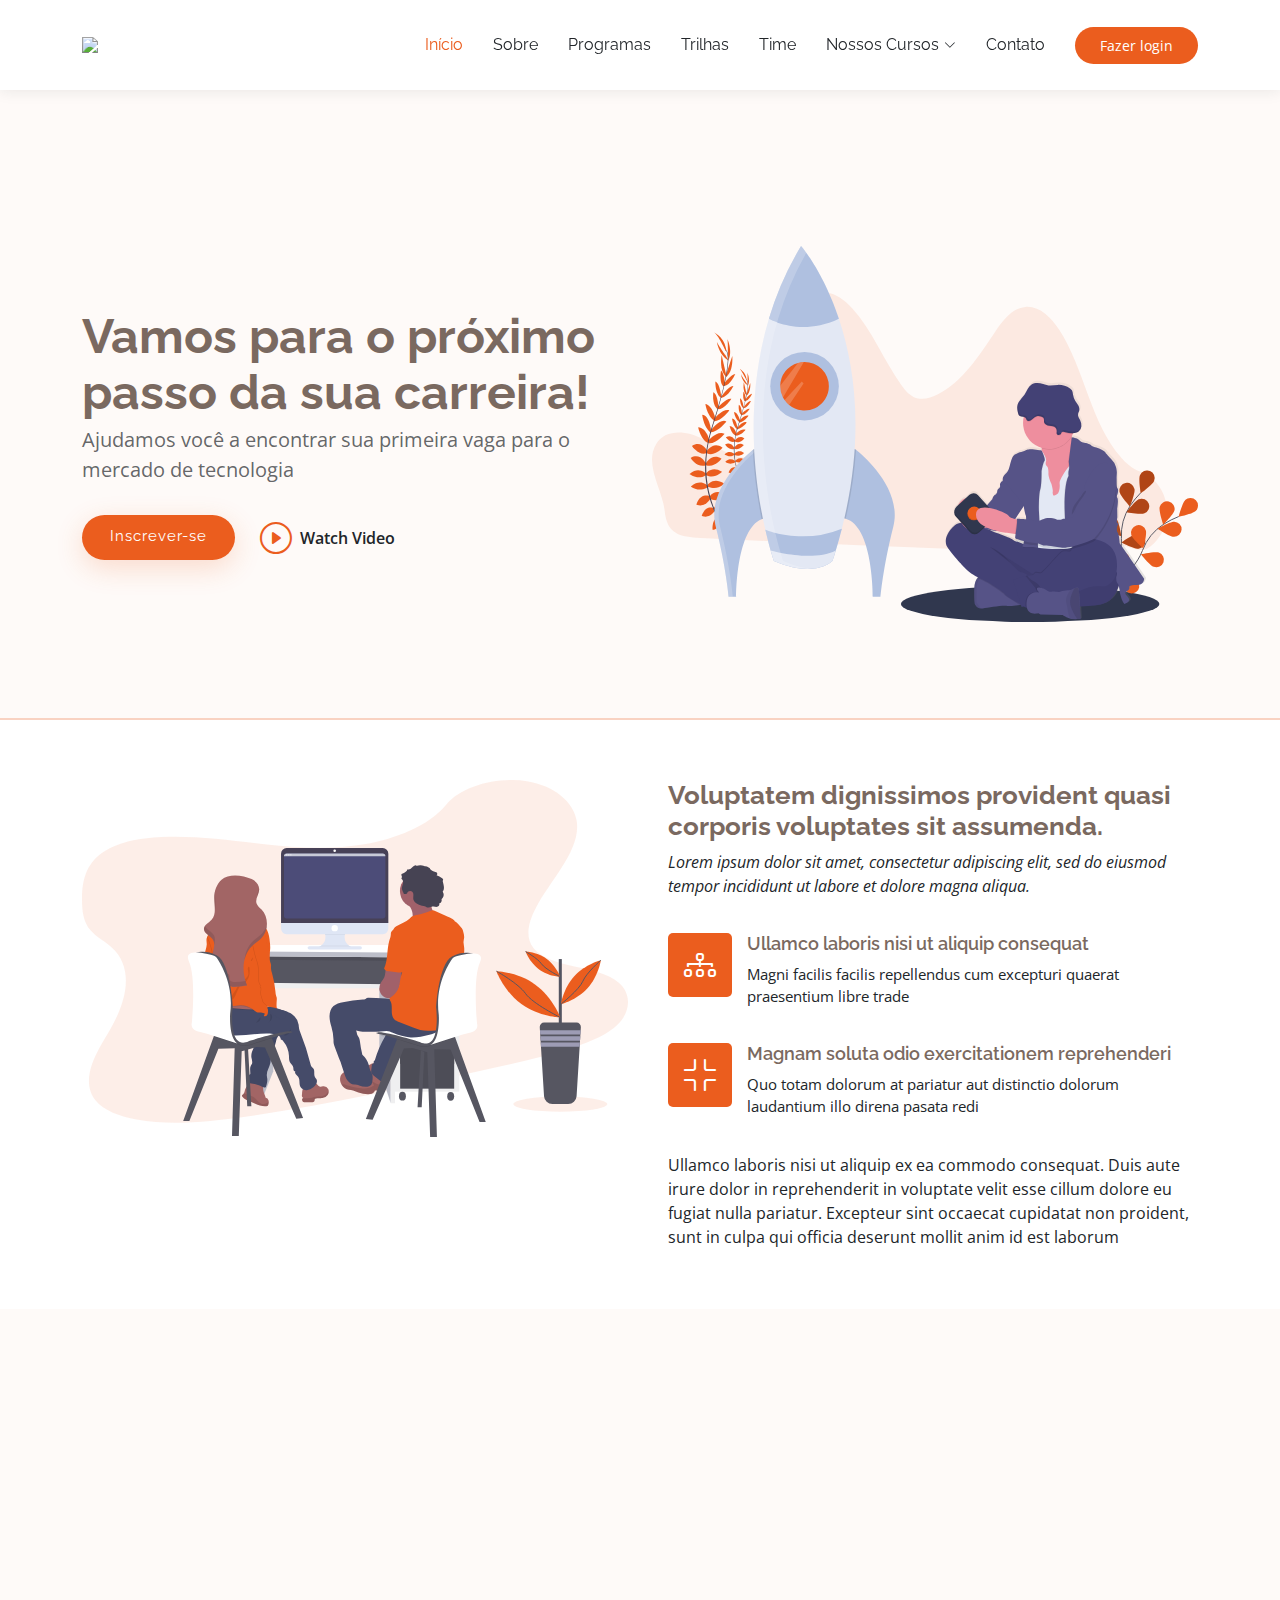
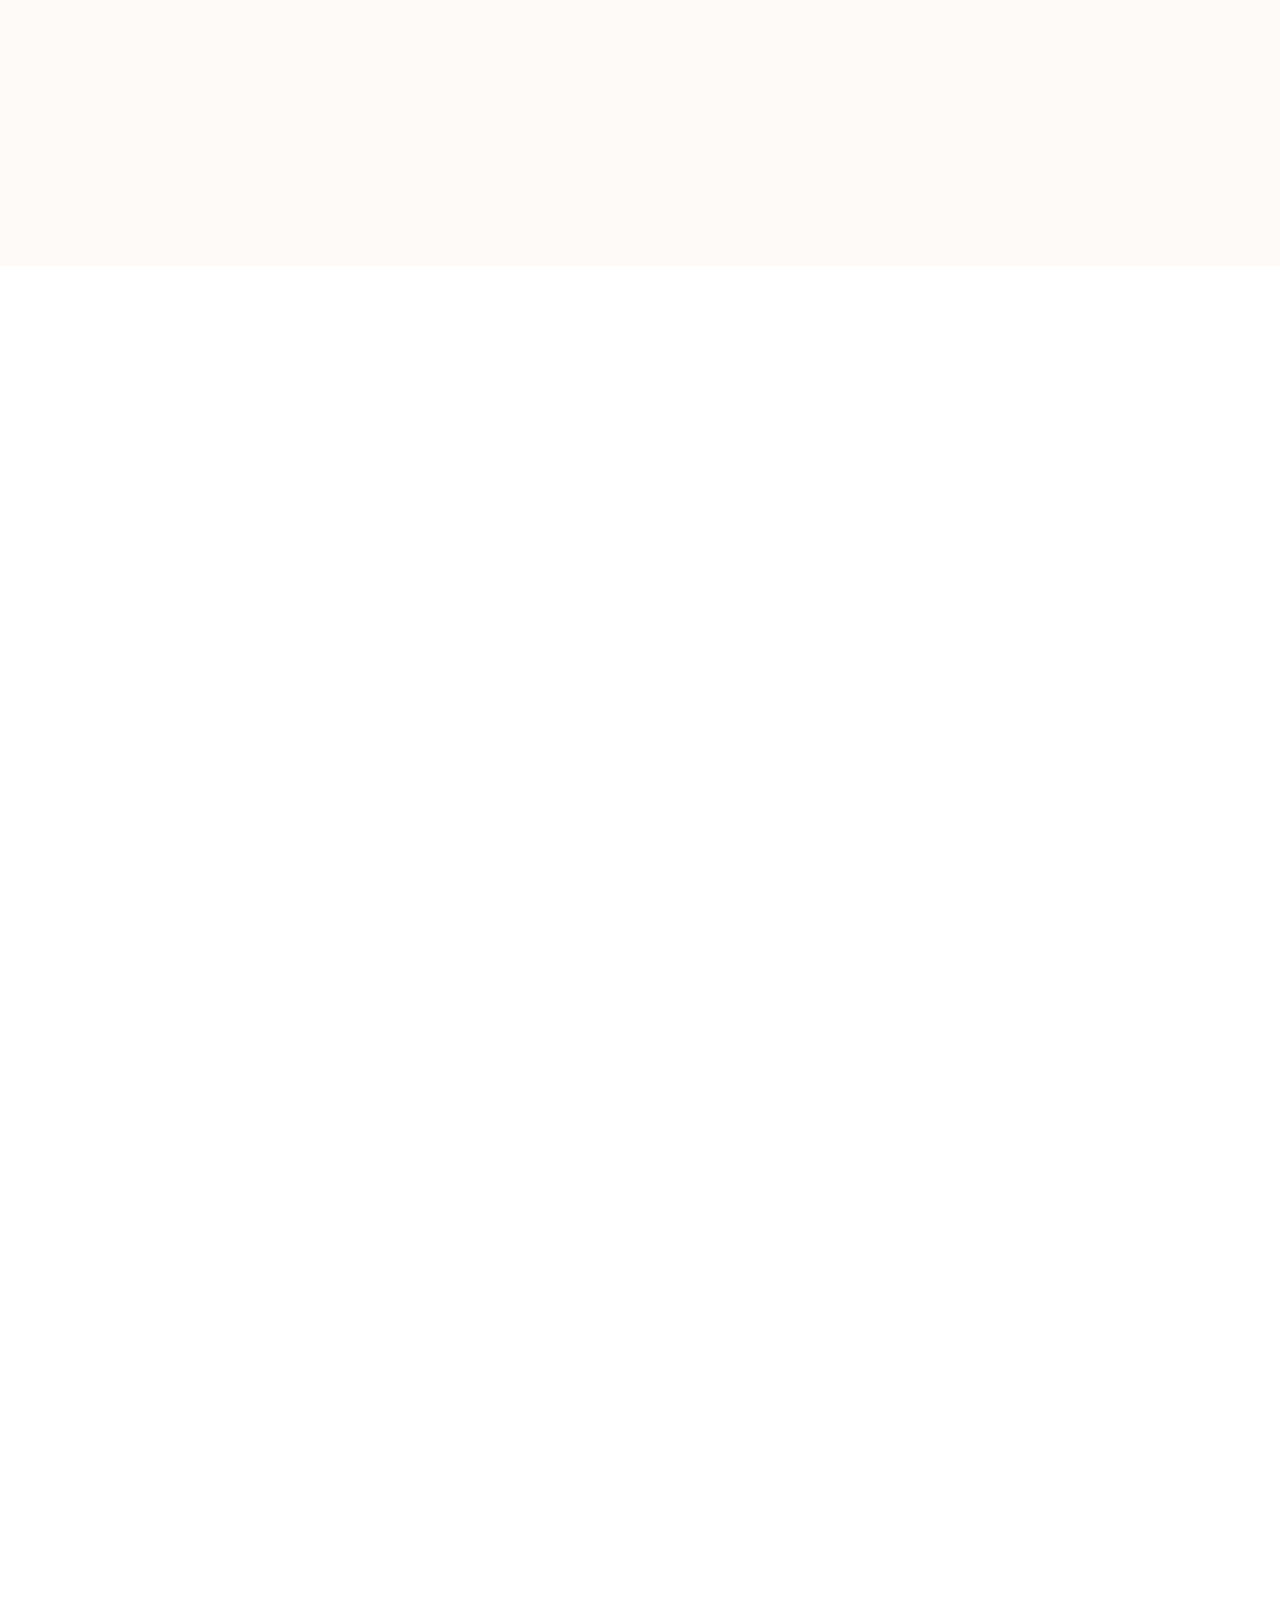
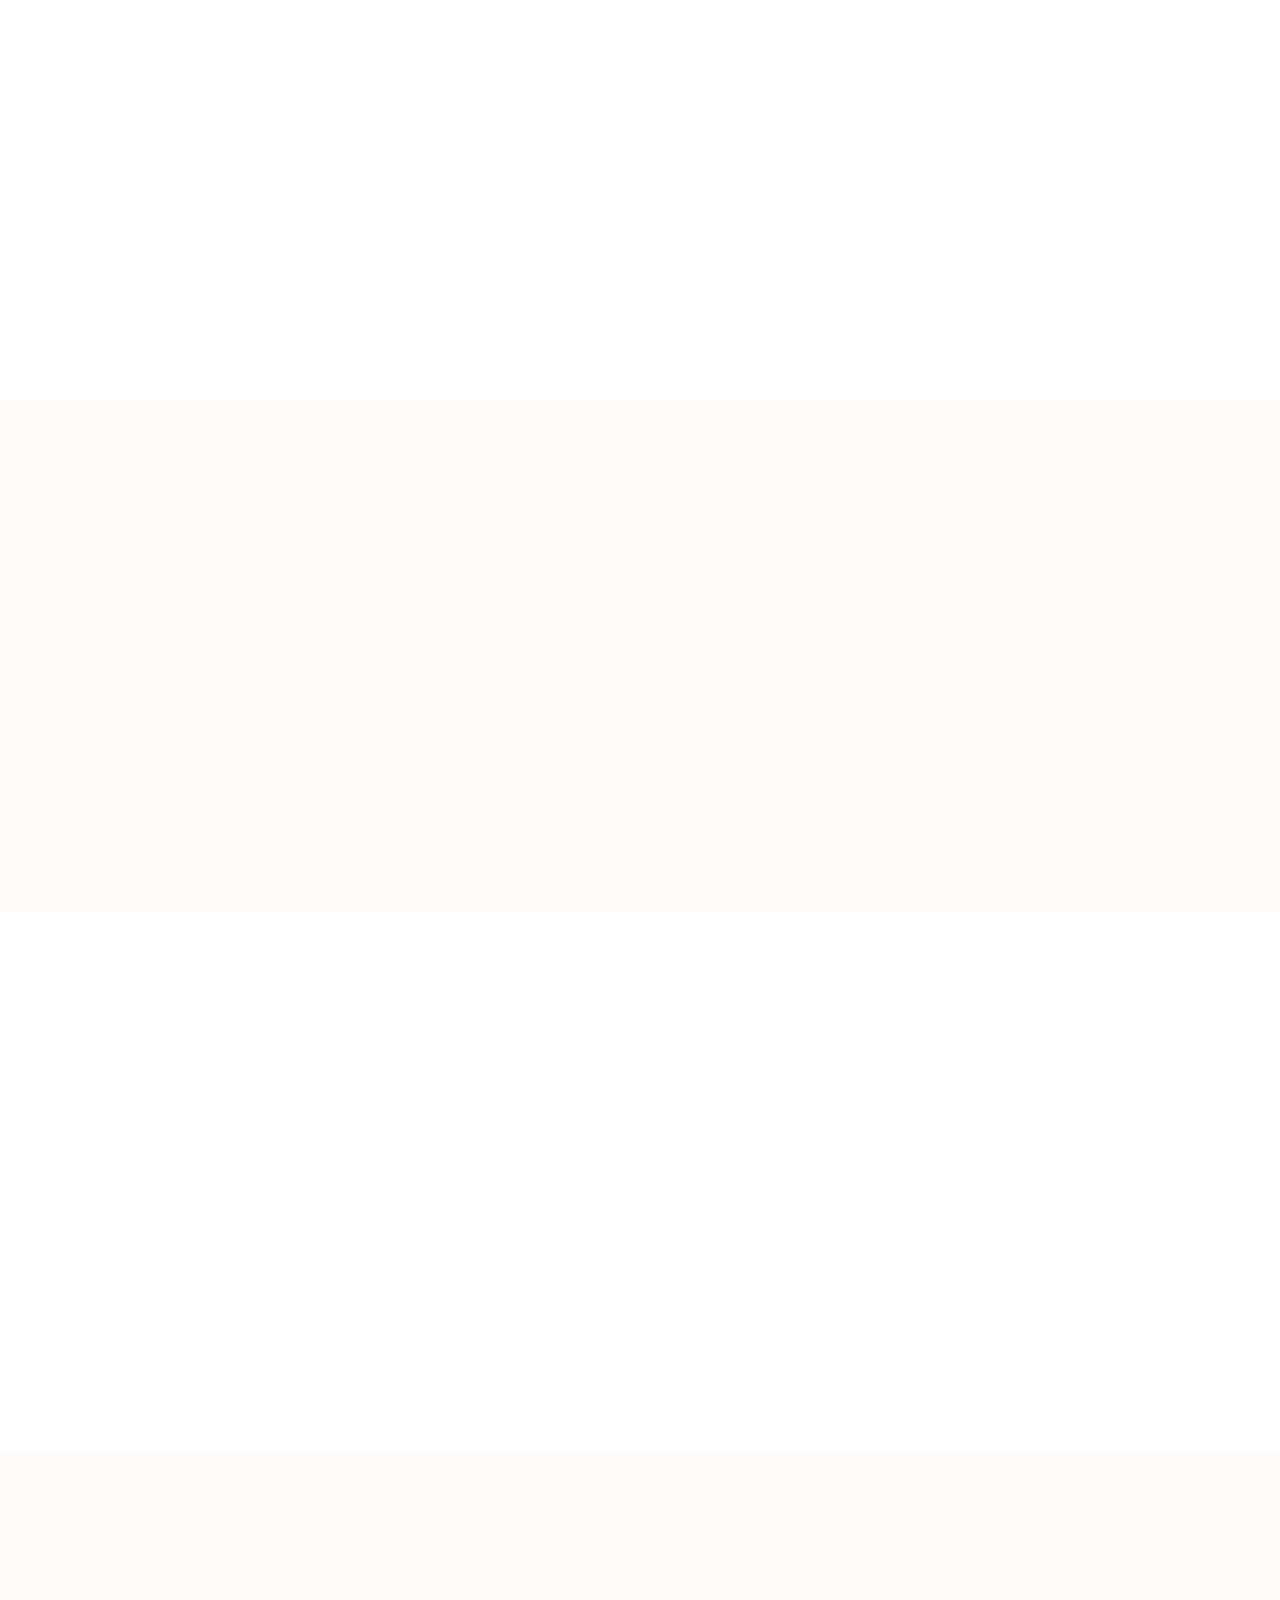
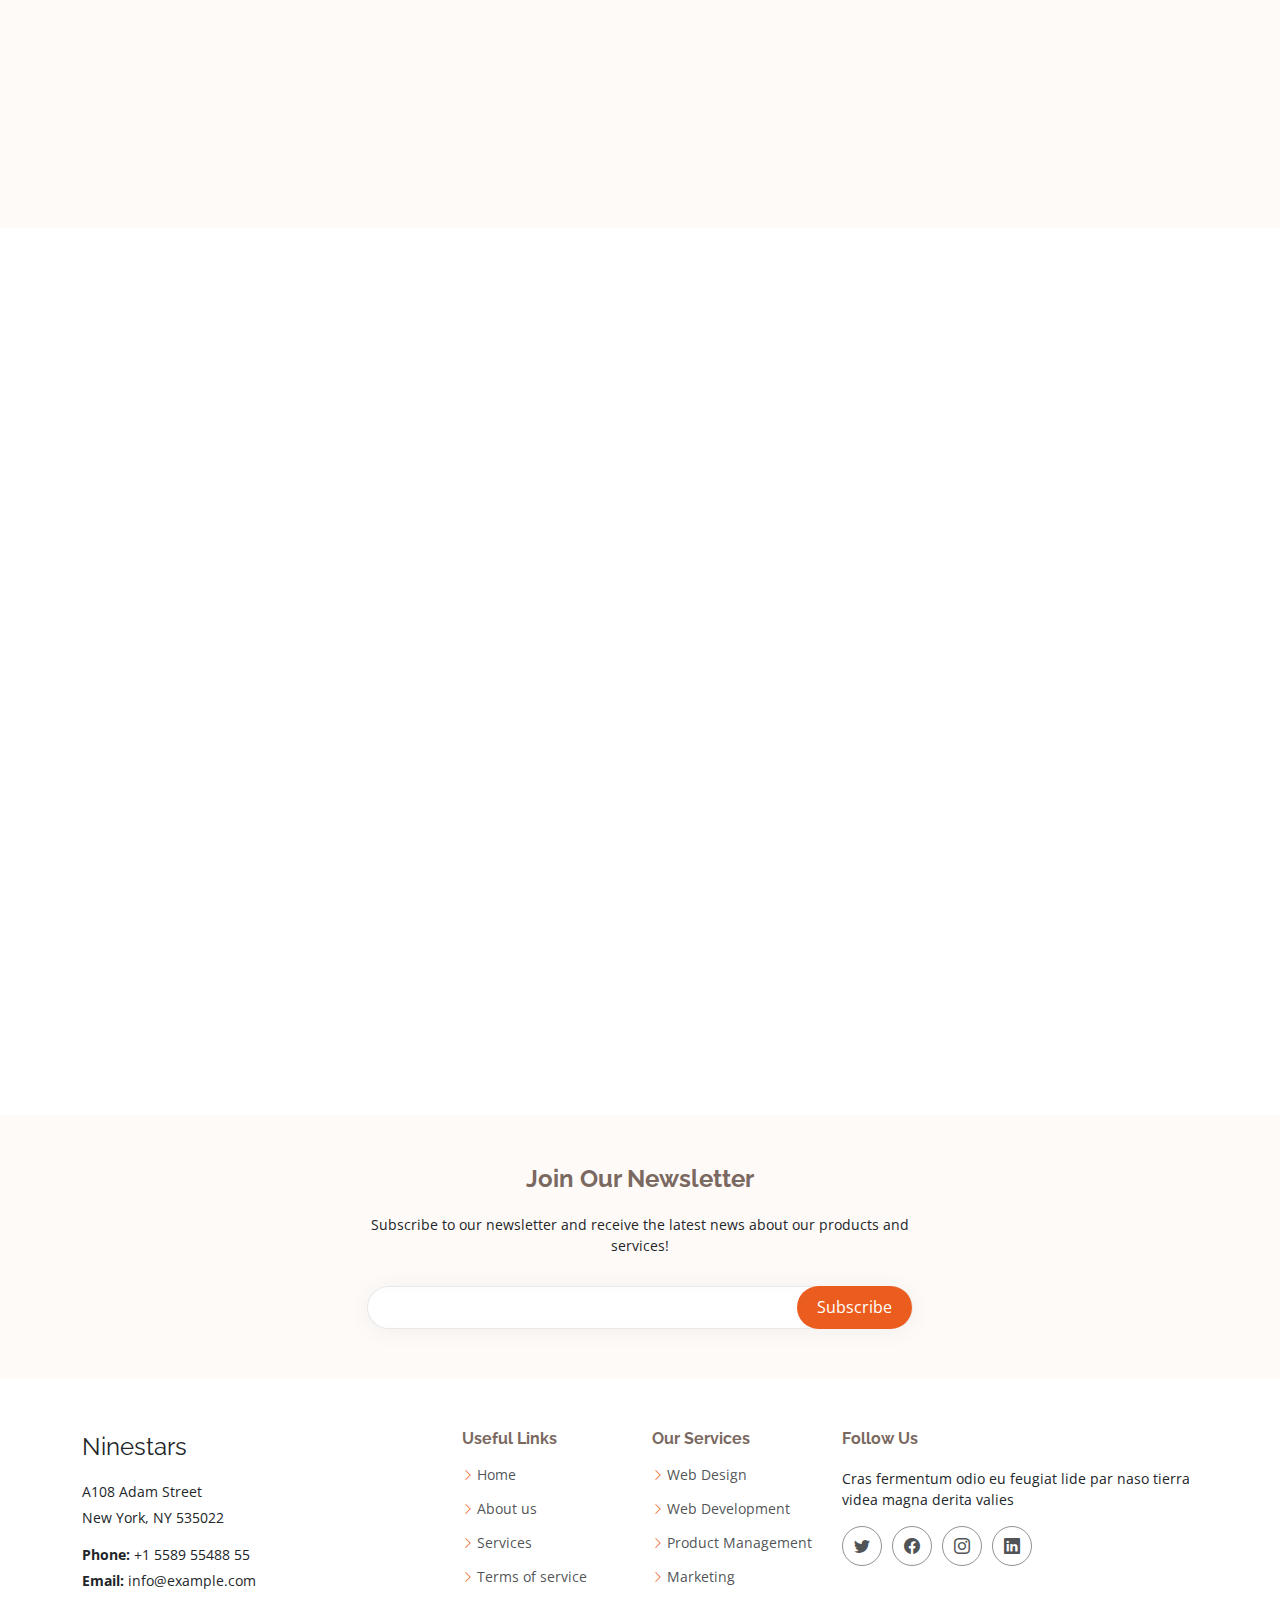
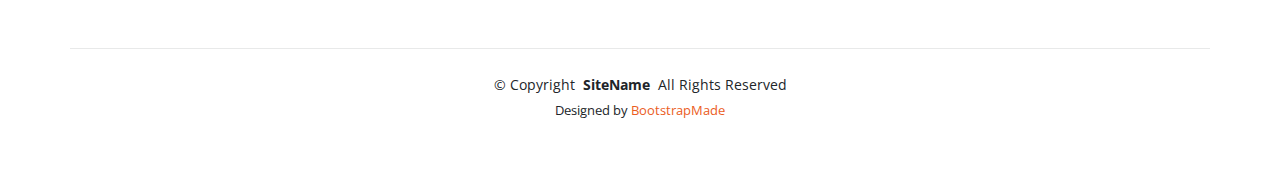
==== index.html @ 944df363 "feat: tentando novamente exibir o offline" ====
<!DOCTYPE html>
<html lang="en">

<head>
  <meta charset="utf-8">
  <meta content="width=device-width, initial-scale=1.0" name="viewport">
  <title>SENAC Estagios - Seja bem vindo</title>
  
  <meta content="" name="description">
  <meta content="" name="keywords">

  <!-- Favicons -->
  <link href="assets/img/android/android-launchericon-48-48.png" rel="icon">
  <link href="assets/img/android/android-launchericon-144-144.png" rel="apple-touch-icon">

  <!-- Fonts -->
  <link href="https://fonts.googleapis.com" rel="preconnect">
  <link href="https://fonts.gstatic.com" rel="preconnect" crossorigin>
  <link
    href="https://fonts.googleapis.com/css2?family=Open+Sans:ital,wght@0,300;0,400;0,500;0,600;0,700;0,800;1,300;1,400;1,500;1,600;1,700;1,800&family=Raleway:ital,wght@0,100;0,200;0,300;0,400;0,500;0,600;0,700;0,800;0,900;1,100;1,200;1,300;1,400;1,500;1,600;1,700;1,800;1,900&display=swap"
    rel="stylesheet">

    <script>
    if (typeof navigator.serviceWorker !== 'undefined') {
      navigator.serviceWorker.register('sw.js')
    }
  </script>

  <link rel="manifest" href="./manifest.json">
  <!-- Vendor CSS Files -->
  <link href="assets/vendor/bootstrap/css/bootstrap.min.css" rel="stylesheet">
  <link href="assets/vendor/bootstrap-icons/bootstrap-icons.css" rel="stylesheet">
  <link href="assets/vendor/aos/aos.css" rel="stylesheet">
  <link href="assets/vendor/glightbox/css/glightbox.min.css" rel="stylesheet">
  <link href="assets/vendor/swiper/swiper-bundle.min.css" rel="stylesheet">

  <!-- Main CSS File -->
  <link href="assets/css/main.css" rel="stylesheet">

  <!-- =======================================================
  * Template Name: Ninestars
  * Template URL: https://bootstrapmade.com/ninestars-free-bootstrap-3-theme-for-creative/
  * Updated: Mar 19 2024 with Bootstrap v5.3.3
  * Author: BootstrapMade.com
  * License: https://bootstrapmade.com/license/
  ======================================================== -->
</head>

<body>

  <header id="header" class="header d-flex align-items-center  sticky-top">
    <div class="container-fluid container-xl position-relative d-flex align-items-center">

      <a href="index.html" class="logo d-flex align-items-center me-auto">
        <!-- Uncomment the line below if you also wish to use an image logo -->
        <!-- <img src="assets/img/logo.png" alt=""> -->
        <img src="https://upload.wikimedia.org/wikipedia/commons/thumb/8/86/Senac_logo.svg/2560px-Senac_logo.svg.png">
      </a>

      <nav id="navmenu" class="navmenu">
        <ul>
          <li><a href="index.html#hero" class="">Início</a></li>
          <li><a href="index.html#about">Sobre</a></li>
          <li><a href="index.html#services">Programas</a></li>
          <li><a href="index.html#portfolio">Trilhas</a></li>
          <li><a href="index.html#team">Time</a></li>
          <li class="dropdown has-dropdown"><a href="#"><span>Nossos Cursos</span> <i
                class="bi bi-chevron-down"></i></a>
            <ul>
              <li class="dropdown has-dropdown"><a href="#"><span>Graduação</span> <i
                    class="bi bi-chevron-down"></i></a>
                <ul>
                  <li><a href="#">Análise e Desenvolvimento de Sistemas</a></li>
                  <li><a href="#">Design de Moda</a></li>
                  <li><a href="#">Gastronomia</a></li>
                  <li><a href="#">Marketing</a></li>
                </ul>
              </li>

            </ul>
          </li>

          <li><a href="index.html#contact">Contato</a></li>
        </ul>
        <i class="mobile-nav-toggle d-xl-none bi bi-list"></i>
      </nav>

      <a class="btn-getstarted" href="index.html#about">Fazer login</a>

    </div>
  </header>

  <main class="main">

    <!-- Hero Section -->
    <section id="hero" class="section hero section-with-bg">

      <div class="container">
        <div class="row gy-4">
          <div class="col-lg-6 order-2 order-lg-1 d-flex flex-column justify-content-center">
            <h1 class="">Vamos para o próximo passo da sua carreira!</h1>
            <p>Ajudamos você a encontrar sua primeira vaga para o mercado de tecnologia</p>
            <div class="d-flex">
              <a href="index.html#about" class="btn-get-started">Inscrever-se</a>
              <a href="https://www.youtube.com/watch?v=kdh8urljoPo"
                class="glightbox btn-watch-video d-flex align-items-center"><i class="bi bi-play-circle"></i><span>Watch
                  Video</span></a>
            </div>
          </div>
          <div class="col-lg-6 order-1 order-lg-2 hero-img">
            <img src="assets/img/hero-img.svg" class="img-fluid animated" alt="">
          </div>
        </div>
      </div>

    </section><!-- /Hero Section -->

    <!-- About Section -->
    <section id="about" class="section about">

      <div class="container">

        <div class="row gy-3">

          <div class="col-lg-6" data-aos="fade-up" data-aos-delay="100">
            <img src="assets/img/about-img.svg" alt="" class="img-fluid">
          </div>

          <div class="col-lg-6 d-flex flex-column justify-content-center" data-aos="fade-up" data-aos-delay="200">
            <div class="about-content ps-0 ps-lg-3">
              <h3>Voluptatem dignissimos provident quasi corporis voluptates sit assumenda.</h3>
              <p class="fst-italic">
                Lorem ipsum dolor sit amet, consectetur adipiscing elit, sed do eiusmod tempor incididunt ut labore et
                dolore
                magna aliqua.
              </p>
              <ul>
                <li>
                  <i class="bi bi-diagram-3"></i>
                  <div>
                    <h4>Ullamco laboris nisi ut aliquip consequat</h4>
                    <p>Magni facilis facilis repellendus cum excepturi quaerat praesentium libre trade</p>
                  </div>
                </li>
                <li>
                  <i class="bi bi-fullscreen-exit"></i>
                  <div>
                    <h4>Magnam soluta odio exercitationem reprehenderi</h4>
                    <p>Quo totam dolorum at pariatur aut distinctio dolorum laudantium illo direna pasata redi</p>
                  </div>
                </li>
              </ul>
              <p>
                Ullamco laboris nisi ut aliquip ex ea commodo consequat. Duis aute irure dolor in reprehenderit in
                voluptate
                velit esse cillum dolore eu fugiat nulla pariatur. Excepteur sint occaecat cupidatat non proident, sunt
                in
                culpa qui officia deserunt mollit anim id est laborum
              </p>
            </div>

          </div>
        </div>

      </div>

    </section><!-- /About Section -->

    <!-- Services Section -->
    <section id="services" class="services section section-with-bg">

      <!-- Section Title -->
      <div class="container section-title" data-aos="fade-up">
        <h2>Serviços</h2>
        <p>Necessitatibus eius consequatur ex aliquid fuga eum quidem sint consectetur velit</p>
      </div><!-- End Section Title -->

      <div class="container">

        <div class="row gy-4">

          <div class="col-xl-3 col-md-6 d-flex" data-aos="fade-up" data-aos-delay="100">
            <div class="service-item position-relative">
              <div class="icon"><i class="bi bi-activity icon"></i></div>
              <h4><a href="service-details.html" class="stretched-link">Lorem Ipsum</a></h4>
              <p>Voluptatum deleniti atque corrupti quos dolores et quas molestias excepturi</p>
            </div>
          </div><!-- End Service Item -->

          <div class="col-xl-3 col-md-6 d-flex" data-aos="fade-up" data-aos-delay="200">
            <div class="service-item position-relative">
              <div class="icon"><i class="bi bi-bounding-box-circles icon"></i></div>
              <h4><a href="service-details.html" class="stretched-link">Sed ut perspici</a></h4>
              <p>Duis aute irure dolor in reprehenderit in voluptate velit esse cillum dolore</p>
            </div>
          </div><!-- End Service Item -->

          <div class="col-xl-3 col-md-6 d-flex" data-aos="fade-up" data-aos-delay="300">
            <div class="service-item position-relative">
              <div class="icon"><i class="bi bi-calendar4-week icon"></i></div>
              <h4><a href="service-details.html" class="stretched-link">Magni Dolores</a></h4>
              <p>Excepteur sint occaecat cupidatat non proident, sunt in culpa qui officia</p>
            </div>
          </div><!-- End Service Item -->

          <div class="col-xl-3 col-md-6 d-flex" data-aos="fade-up" data-aos-delay="400">
            <div class="service-item position-relative">
              <div class="icon"><i class="bi bi-broadcast icon"></i></div>
              <h4><a href="service-details.html" class="stretched-link">Nemo Enim</a></h4>
              <p>At vero eos et accusamus et iusto odio dignissimos ducimus qui blanditiis</p>
            </div>
          </div><!-- End Service Item -->

        </div>

      </div>

    </section><!-- /Services Section -->

    <!-- Portfolio Section -->
    <section id="portfolio" class="portfolio section">

      <!-- Section Title -->
      <div class="container section-title" data-aos="fade-up">
        <h2>Trilhas</h2>
        <p>Realize trilhas presenciais ou online para adicionar ao seu currículo</p>
      </div><!-- End Section Title -->

      <div class="container">

        <div class="isotope-layout" data-default-filter="*" data-layout="masonry" data-sort="original-order">

          <ul class="portfolio-filters isotope-filters" data-aos="fade-up" data-aos-delay="100">
            <li data-filter="*" class="filter-active">Todos</li>
            <li data-filter=".filter-app">Tecnologia</li>
            <li data-filter=".filter-product">Moda</li>
            <li data-filter=".filter-branding">Gastronomia</li>
            <li data-filter=".filter-books">Marketing</li>
          </ul><!-- End Portfolio Filters -->

          <div class="row gy-4 isotope-container" data-aos="fade-up" data-aos-delay="200">

            <div class="col-lg-4 col-md-6 portfolio-item isotope-item filter-app">
              <div class="portfolio-content h-100">
                <img src="assets/img/portfolio/front-end.png" class="img-fluid" alt="">
                <div class="portfolio-info">
                  <h4>Front-end</h4>
                  <p>Seja um front-end completo para o mercado</p>
                  <a href="assets/img/portfolio/app-1.jpg" title="Imagem ilustrativa de um código front end"
                    data-gallery="portfolio-gallery-app" class="glightbox preview-link"><i
                      class="bi bi-zoom-in"></i></a>
                  <a href="portfolio-details.html" title="More Details" class="details-link"><i
                      class="bi bi-link-45deg"></i></a>
                </div>
              </div>
            </div><!-- End Portfolio Item -->

            <div class="col-lg-4 col-md-6 portfolio-item isotope-item filter-product">
              <div class="portfolio-content h-100">
                <img src="assets/img/portfolio/design-moda.png" class="img-fluid" alt="">
                <div class="portfolio-info">
                  <h4>Design da moda</h4>
                  <p>Lorem ipsum, dolor sit amet consectetur</p>
                  <a href="assets/img/portfolio/product-1.jpg" title="Product 1"
                    data-gallery="portfolio-gallery-product" class="glightbox preview-link"><i
                      class="bi bi-zoom-in"></i></a>
                  <a href="portfolio-details.html" title="More Details" class="details-link"><i
                      class="bi bi-link-45deg"></i></a>
                </div>
              </div>
            </div><!-- End Portfolio Item -->

            <div class="col-lg-4 col-md-6 portfolio-item isotope-item filter-branding">
              <div class="portfolio-content h-100">
                <img src="assets/img/portfolio/branding-1.jpg" class="img-fluid" alt="">
                <div class="portfolio-info">
                  <h4>Branding 1</h4>
                  <p>Lorem ipsum, dolor sit amet consectetur</p>
                  <a href="assets/img/portfolio/branding-1.jpg" title="Branding 1"
                    data-gallery="portfolio-gallery-branding" class="glightbox preview-link"><i
                      class="bi bi-zoom-in"></i></a>
                  <a href="portfolio-details.html" title="More Details" class="details-link"><i
                      class="bi bi-link-45deg"></i></a>
                </div>
              </div>
            </div><!-- End Portfolio Item -->

            <div class="col-lg-4 col-md-6 portfolio-item isotope-item filter-books">
              <div class="portfolio-content h-100">
                <img src="assets/img/portfolio/books-1.jpg" class="img-fluid" alt="">
                <div class="portfolio-info">
                  <h4>Books 1</h4>
                  <p>Lorem ipsum, dolor sit amet consectetur</p>
                  <a href="assets/img/portfolio/books-1.jpg" title="Branding 1" data-gallery="portfolio-gallery-book"
                    class="glightbox preview-link"><i class="bi bi-zoom-in"></i></a>
                  <a href="portfolio-details.html" title="More Details" class="details-link"><i
                      class="bi bi-link-45deg"></i></a>
                </div>
              </div>
            </div><!-- End Portfolio Item -->

            <div class="col-lg-4 col-md-6 portfolio-item isotope-item filter-app">
              <div class="portfolio-content h-100">
                <img src="assets/img/portfolio/back-end.png" class="img-fluid" alt="">
                <div class="portfolio-info">
                  <h4>Back-end</h4>
                  <p>Seja um back-end completo para o mercado</p>
                  <a href="assets/img/portfolio/app-2.jpg" title="Imagem ilustrativa de um código front end"
                    data-gallery="portfolio-gallery-app" class="glightbox preview-link"><i
                      class="bi bi-zoom-in"></i></a>
                  <a href="portfolio-details.html" title="More Details" class="details-link"><i
                      class="bi bi-link-45deg"></i></a>
                </div>
              </div>
            </div><!-- End Portfolio Item -->

            <div class="col-lg-4 col-md-6 portfolio-item isotope-item filter-product">
              <div class="portfolio-content h-100">
                <img src="assets/img/portfolio/corte-costura.png" class="img-fluid" alt="">
                <div class="portfolio-info">
                  <h4>Corte e costura</h4>
                  <p>Lorem ipsum, dolor sit amet consectetur</p>
                  <a href="assets/img/portfolio/product-2.jpg" title="Product 2"
                    data-gallery="portfolio-gallery-product" class="glightbox preview-link"><i
                      class="bi bi-zoom-in"></i></a>
                  <a href="portfolio-details.html" title="More Details" class="details-link"><i
                      class="bi bi-link-45deg"></i></a>
                </div>
              </div>
            </div><!-- End Portfolio Item -->

            <div class="col-lg-4 col-md-6 portfolio-item isotope-item filter-branding">
              <div class="portfolio-content h-100">
                <img src="assets/img/portfolio/branding-2.jpg" class="img-fluid" alt="">
                <div class="portfolio-info">
                  <h4>Branding 2</h4>
                  <p>Lorem ipsum, dolor sit amet consectetur</p>
                  <a href="assets/img/portfolio/branding-2.jpg" title="Branding 2"
                    data-gallery="portfolio-gallery-branding" class="glightbox preview-link"><i
                      class="bi bi-zoom-in"></i></a>
                  <a href="portfolio-details.html" title="More Details" class="details-link"><i
                      class="bi bi-link-45deg"></i></a>
                </div>
              </div>
            </div><!-- End Portfolio Item -->

            <div class="col-lg-4 col-md-6 portfolio-item isotope-item filter-books">
              <div class="portfolio-content h-100">
                <img src="assets/img/portfolio/books-2.jpg" class="img-fluid" alt="">
                <div class="portfolio-info">
                  <h4>Books 2</h4>
                  <p>Lorem ipsum, dolor sit amet consectetur</p>
                  <a href="assets/img/portfolio/books-2.jpg" title="Branding 2" data-gallery="portfolio-gallery-book"
                    class="glightbox preview-link"><i class="bi bi-zoom-in"></i></a>
                  <a href="portfolio-details.html" title="More Details" class="details-link"><i
                      class="bi bi-link-45deg"></i></a>
                </div>
              </div>
            </div><!-- End Portfolio Item -->

            <div class="col-lg-4 col-md-6 portfolio-item isotope-item filter-app">
              <div class="portfolio-content h-100">
                <img src="assets/img/portfolio/inteligencia-artificial.png" class="img-fluid" alt="">
                <div class="portfolio-info">
                  <h4>Inteligência Artificial</h4>
                  <p>Seja um profissional completo na área de inteligência artificial</p>
                  <a href="assets/img/portfolio/app-3.jpg" title="Imagem meramente ilustrativa"
                    data-gallery="portfolio-gallery-app" class="glightbox preview-link"><i
                      class="bi bi-zoom-in"></i></a>
                  <a href="portfolio-details.html" title="More Details" class="details-link"><i
                      class="bi bi-link-45deg"></i></a>
                </div>
              </div>
            </div><!-- End Portfolio Item -->

            <div class="col-lg-4 col-md-6 portfolio-item isotope-item filter-product">
              <div class="portfolio-content h-100">
                <img src="assets/img/portfolio/product-3.jpg" class="img-fluid" alt="">
                <div class="portfolio-info">
                  <h4>Product 3</h4>
                  <p>Lorem ipsum, dolor sit amet consectetur</p>
                  <a href="assets/img/portfolio/product-3.jpg" title="Product 3"
                    data-gallery="portfolio-gallery-product" class="glightbox preview-link"><i
                      class="bi bi-zoom-in"></i></a>
                  <a href="portfolio-details.html" title="More Details" class="details-link"><i
                      class="bi bi-link-45deg"></i></a>
                </div>
              </div>
            </div><!-- End Portfolio Item -->

            <div class="col-lg-4 col-md-6 portfolio-item isotope-item filter-branding">
              <div class="portfolio-content h-100">
                <img src="assets/img/portfolio/branding-3.jpg" class="img-fluid" alt="">
                <div class="portfolio-info">
                  <h4>Branding 3</h4>
                  <p>Lorem ipsum, dolor sit amet consectetur</p>
                  <a href="assets/img/portfolio/branding-3.jpg" title="Branding 2"
                    data-gallery="portfolio-gallery-branding" class="glightbox preview-link"><i
                      class="bi bi-zoom-in"></i></a>
                  <a href="portfolio-details.html" title="More Details" class="details-link"><i
                      class="bi bi-link-45deg"></i></a>
                </div>
              </div>
            </div><!-- End Portfolio Item -->

            <div class="col-lg-4 col-md-6 portfolio-item isotope-item filter-books">
              <div class="portfolio-content h-100">
                <img src="assets/img/portfolio/books-3.jpg" class="img-fluid" alt="">
                <div class="portfolio-info">
                  <h4>Books 3</h4>
                  <p>Lorem ipsum, dolor sit amet consectetur</p>
                  <a href="assets/img/portfolio/books-3.jpg" title="Branding 3" data-gallery="portfolio-gallery-book"
                    class="glightbox preview-link"><i class="bi bi-zoom-in"></i></a>
                  <a href="portfolio-details.html" title="More Details" class="details-link"><i
                      class="bi bi-link-45deg"></i></a>
                </div>
              </div>
            </div><!-- End Portfolio Item -->

          </div><!-- End Portfolio Container -->

        </div>

      </div>

    </section><!-- /Portfolio Section -->

    <!-- Faq Section -->
    <section id="faq" class="faq section section-with-bg">

      <!-- Section Title -->
      <div class="container section-title" data-aos="fade-up">
        <h2>Frequently Asked Questions</h2>
        <p>Necessitatibus eius consequatur ex aliquid fuga eum quidem sint consectetur velit</p>
      </div><!-- End Section Title -->

      <div class="container">

        <div class="row">

          <div class="col-lg-6" data-aos="fade-up" data-aos-delay="100">

            <div class="faq-container">

              <div class="faq-item">
                <h3>Non consectetur a erat nam at lectus urna duis?</h3>
                <div class="faq-content">
                  <p>Feugiat pretium nibh ipsum consequat. Tempus iaculis urna id volutpat lacus laoreet non curabitur
                    gravida. Venenatis lectus magna fringilla urna porttitor rhoncus dolor purus non.</p>
                </div>
                <i class="faq-toggle bi bi-chevron-right"></i>
              </div><!-- End Faq item-->

              <div class="faq-item">
                <h3>Feugiat scelerisque varius morbi enim nunc faucibus?</h3>
                <div class="faq-content">
                  <p>Dolor sit amet consectetur adipiscing elit pellentesque habitant morbi. Id interdum velit laoreet
                    id donec ultrices. Fringilla phasellus faucibus scelerisque eleifend donec pretium. Est pellentesque
                    elit ullamcorper dignissim. Mauris ultrices eros in cursus turpis massa tincidunt dui.</p>
                </div>
                <i class="faq-toggle bi bi-chevron-right"></i>
              </div><!-- End Faq item-->

              <div class="faq-item">
                <h3>Dolor sit amet consectetur adipiscing elit pellentesque?</h3>
                <div class="faq-content">
                  <p>Eleifend mi in nulla posuere sollicitudin aliquam ultrices sagittis orci. Faucibus pulvinar
                    elementum integer enim. Sem nulla pharetra diam sit amet nisl suscipit. Rutrum tellus pellentesque
                    eu tincidunt. Lectus urna duis convallis convallis tellus. Urna molestie at elementum eu facilisis
                    sed odio morbi quis</p>
                </div>
                <i class="faq-toggle bi bi-chevron-right"></i>
              </div><!-- End Faq item-->

            </div>

          </div><!-- End Faq Column-->

          <div class="col-lg-6" data-aos="fade-up" data-aos-delay="200">

            <div class="faq-container">

              <div class="faq-item">
                <h3>Ac odio tempor orci dapibus. Aliquam eleifend mi in nulla?</h3>
                <div class="faq-content">
                  <p>Dolor sit amet consectetur adipiscing elit pellentesque habitant morbi. Id interdum velit laoreet
                    id donec ultrices. Fringilla phasellus faucibus scelerisque eleifend donec pretium. Est pellentesque
                    elit ullamcorper dignissim. Mauris ultrices eros in cursus turpis massa tincidunt dui.</p>
                </div>
                <i class="faq-toggle bi bi-chevron-right"></i>
              </div><!-- End Faq item-->

              <div class="faq-item">
                <h3>Tempus quam pellentesque nec nam aliquam sem et tortor?</h3>
                <div class="faq-content">
                  <p>Molestie a iaculis at erat pellentesque adipiscing commodo. Dignissim suspendisse in est ante in.
                    Nunc vel risus commodo viverra maecenas accumsan. Sit amet nisl suscipit adipiscing bibendum est.
                    Purus gravida quis blandit turpis cursus in</p>
                </div>
                <i class="faq-toggle bi bi-chevron-right"></i>
              </div><!-- End Faq item-->

              <div class="faq-item">
                <h3>Perspiciatis quod quo quos nulla quo illum ullam?</h3>
                <div class="faq-content">
                  <p>Enim ea facilis quaerat voluptas quidem et dolorem. Quis et consequatur non sed in suscipit sequi.
                    Distinctio ipsam dolore et.</p>
                </div>
                <i class="faq-toggle bi bi-chevron-right"></i>
              </div><!-- End Faq item-->

            </div>

          </div><!-- End Faq Column-->

        </div>

      </div>

    </section><!-- /Faq Section -->

    <!-- Team Section -->
    <section id="team" class="team section">

      <!-- Section Title -->
      <div class="container section-title" data-aos="fade-up">
        <h2>Team</h2>
        <p>Necessitatibus eius consequatur ex aliquid fuga eum quidem sint consectetur velit</p>
      </div><!-- End Section Title -->

      <div class="container">

        <div class="row gy-4">

          <div class="col-xl-3 col-lg-4 col-md-6" data-aos="fade-up" data-aos-delay="100">
            <div class="member">
              <img src="assets/img/team/team-1.jpg" class="img-fluid" alt="">
              <div class="member-info">
                <div class="member-info-content">
                  <h4>Walter White</h4>
                  <span>Chief Executive Officer</span>
                </div>
                <div class="social">
                  <a href=""><i class="bi bi-twitter"></i></a>
                  <a href=""><i class="bi bi-facebook"></i></a>
                  <a href=""><i class="bi bi-instagram"></i></a>
                  <a href=""><i class="bi bi-linkedin"></i></a>
                </div>
              </div>
            </div>
          </div><!-- End Team Member -->

          <div class="col-xl-3 col-lg-4 col-md-6" data-aos="fade-up" data-aos-delay="200">
            <div class="member">
              <img src="assets/img/team/team-2.jpg" class="img-fluid" alt="">
              <div class="member-info">
                <div class="member-info-content">
                  <h4>Sarah Jhonson</h4>
                  <span>Product Manager</span>
                </div>
                <div class="social">
                  <a href=""><i class="bi bi-twitter"></i></a>
                  <a href=""><i class="bi bi-facebook"></i></a>
                  <a href=""><i class="bi bi-instagram"></i></a>
                  <a href=""><i class="bi bi-linkedin"></i></a>
                </div>
              </div>
            </div>
          </div><!-- End Team Member -->

          <div class="col-xl-3 col-lg-4 col-md-6" data-aos="fade-up" data-aos-delay="300">
            <div class="member">
              <img src="assets/img/team/team-3.jpg" class="img-fluid" alt="">
              <div class="member-info">
                <div class="member-info-content">
                  <h4>William Anderson</h4>
                  <span>CTO</span>
                </div>
                <div class="social">
                  <a href=""><i class="bi bi-twitter"></i></a>
                  <a href=""><i class="bi bi-facebook"></i></a>
                  <a href=""><i class="bi bi-instagram"></i></a>
                  <a href=""><i class="bi bi-linkedin"></i></a>
                </div>
              </div>
            </div>
          </div><!-- End Team Member -->

          <div class="col-xl-3 col-lg-4 col-md-6" data-aos="fade-up" data-aos-delay="400">
            <div class="member">
              <img src="assets/img/team/team-4.jpg" class="img-fluid" alt="">
              <div class="member-info">
                <div class="member-info-content">
                  <h4>Amanda Jepson</h4>
                  <span>Accountant</span>
                </div>
                <div class="social">
                  <a href=""><i class="bi bi-twitter"></i></a>
                  <a href=""><i class="bi bi-facebook"></i></a>
                  <a href=""><i class="bi bi-instagram"></i></a>
                  <a href=""><i class="bi bi-linkedin"></i></a>
                </div>
              </div>
            </div>
          </div><!-- End Team Member -->

        </div>

      </div>

    </section><!-- /Team Section -->

    <!-- Clients Section -->
    <section id="clients" class="clients section section-with-bg">

      <!-- Section Title -->
      <div class="container section-title" data-aos="fade-up">
        <h2>Clients</h2>
        <p>Necessitatibus eius consequatur ex aliquid fuga eum quidem sint consectetur velit</p>
      </div><!-- End Section Title -->

      <div class="container" data-aos="fade-up" data-aos-delay="100">

        <div class="swiper">
          <script type="application/json" class="swiper-config">
            {
              "loop": true,
              "speed": 600,
              "autoplay": {
                "delay": 5000
              },
              "slidesPerView": "auto",
              "pagination": {
                "el": ".swiper-pagination",
                "type": "bullets",
                "clickable": true
              },
              "breakpoints": {
                "320": {
                  "slidesPerView": 2,
                  "spaceBetween": 40
                },
                "480": {
                  "slidesPerView": 3,
                  "spaceBetween": 60
                },
                "640": {
                  "slidesPerView": 4,
                  "spaceBetween": 80
                },
                "992": {
                  "slidesPerView": 6,
                  "spaceBetween": 120
                }
              }
            }
          </script>
          <div class="swiper-wrapper align-items-center">
            <div class="swiper-slide"><img src="assets/img/clients/client-1.png" class="img-fluid" alt=""></div>
            <div class="swiper-slide"><img src="assets/img/clients/client-2.png" class="img-fluid" alt=""></div>
            <div class="swiper-slide"><img src="assets/img/clients/client-3.png" class="img-fluid" alt=""></div>
            <div class="swiper-slide"><img src="assets/img/clients/client-4.png" class="img-fluid" alt=""></div>
            <div class="swiper-slide"><img src="assets/img/clients/client-5.png" class="img-fluid" alt=""></div>
            <div class="swiper-slide"><img src="assets/img/clients/client-6.png" class="img-fluid" alt=""></div>
            <div class="swiper-slide"><img src="assets/img/clients/client-7.png" class="img-fluid" alt=""></div>
            <div class="swiper-slide"><img src="assets/img/clients/client-8.png" class="img-fluid" alt=""></div>
          </div>
          <div class="swiper-pagination"></div>
        </div>

      </div>

    </section><!-- /Clients Section -->

    <!-- Contact Section -->
    <section id="contact" class="contact section">

      <!-- Section Title -->
      <div class="container section-title" data-aos="fade-up">
        <h2>Contact</h2>
        <p>Necessitatibus eius consequatur ex aliquid fuga eum quidem sint consectetur velit</p>
      </div><!-- End Section Title -->

      <div class="container" data-aos="fade-up" data-aos-delay="100">

        <div class="row gy-4">

          <div class="col-lg-5">

            <div class="info-wrap">
              <div class="info-item d-flex" data-aos="fade-up" data-aos-delay="200">
                <i class="bi bi-geo-alt flex-shrink-0"></i>
                <div>
                  <h3>Address</h3>
                  <p>A108 Adam Street, New York, NY 535022</p>
                </div>
              </div><!-- End Info Item -->

              <div class="info-item d-flex" data-aos="fade-up" data-aos-delay="300">
                <i class="bi bi-telephone flex-shrink-0"></i>
                <div>
                  <h3>Call Us</h3>
                  <p>+1 5589 55488 55</p>
                </div>
              </div><!-- End Info Item -->

              <div class="info-item d-flex" data-aos="fade-up" data-aos-delay="400">
                <i class="bi bi-envelope flex-shrink-0"></i>
                <div>
                  <h3>Email Us</h3>
                  <p>info@example.com</p>
                </div>
              </div><!-- End Info Item -->

              <iframe
                src="https://www.google.com/maps/embed?pb=!1m14!1m8!1m3!1d48389.78314118045!2d-74.006138!3d40.710059!3m2!1i1024!2i768!4f13.1!3m3!1m2!1s0x89c25a22a3bda30d%3A0xb89d1fe6bc499443!2sDowntown%20Conference%20Center!5e0!3m2!1sen!2sus!4v1676961268712!5m2!1sen!2sus"
                frameborder="0" style="border:0; width: 100%; height: 270px;" allowfullscreen="" loading="lazy"
                referrerpolicy="no-referrer-when-downgrade"></iframe>
            </div>
          </div>

          <div class="col-lg-7">
            <form action="forms/contact.php" method="post" class="php-email-form" data-aos="fade-up"
              data-aos-delay="200">
              <div class="row gy-4">

                <div class="col-md-6">
                  <label for="name-field" class="pb-2">Your Name</label>
                  <input type="text" name="name" id="name-field" class="form-control" required="">
                </div>

                <div class="col-md-6">
                  <label for="email-field" class="pb-2">Your Email</label>
                  <input type="email" class="form-control" name="email" id="email-field" required="">
                </div>

                <div class="col-md-12">
                  <label for="subject-field" class="pb-2">Subject</label>
                  <input type="text" class="form-control" name="subject" id="subject-field" required="">
                </div>

                <div class="col-md-12">
                  <label for="message-field" class="pb-2">Message</label>
                  <textarea class="form-control" name="message" rows="10" id="message-field" required=""></textarea>
                </div>

                <div class="col-md-12 text-center">
                  <div class="loading">Loading</div>
                  <div class="error-message"></div>
                  <div class="sent-message">Your message has been sent. Thank you!</div>

                  <button type="submit">Send Message</button>
                </div>

              </div>
            </form>
          </div><!-- End Contact Form -->

        </div>

      </div>

    </section><!-- /Contact Section -->

  </main>

  <footer id="footer" class="footer position-relative">

    <div class="footer-newsletter">
      <div class="container">
        <div class="row justify-content-center text-center">
          <div class="col-lg-6">
            <h4>Join Our Newsletter</h4>
            <p>Subscribe to our newsletter and receive the latest news about our products and services!</p>
            <form action="forms/newsletter.php" method="post" class="php-email-form">
              <div class="newsletter-form"><input type="email" name="email"><input type="submit" value="Subscribe">
              </div>
              <div class="loading">Loading</div>
              <div class="error-message"></div>
              <div class="sent-message">Your subscription request has been sent. Thank you!</div>
            </form>
          </div>
        </div>
      </div>
    </div>

    <div class="container footer-top">
      <div class="row gy-4">
        <div class="col-lg-4 col-md-6 footer-about">
          <a href="index.html" class="d-flex align-items-center">
            <span class="">Ninestars</span>
          </a>
          <div class="footer-contact pt-3">
            <p>A108 Adam Street</p>
            <p>New York, NY 535022</p>
            <p class="mt-3"><strong>Phone:</strong> <span>+1 5589 55488 55</span></p>
            <p><strong>Email:</strong> <span>info@example.com</span></p>
          </div>
        </div>

        <div class="col-lg-2 col-md-3 footer-links">
          <h4>Useful Links</h4>
          <ul>
            <li><i class="bi bi-chevron-right"></i> <a href="#">Home</a></li>
            <li><i class="bi bi-chevron-right"></i> <a href="#">About us</a></li>
            <li><i class="bi bi-chevron-right"></i> <a href="#">Services</a></li>
            <li><i class="bi bi-chevron-right"></i> <a href="#">Terms of service</a></li>
          </ul>
        </div>

        <div class="col-lg-2 col-md-3 footer-links">
          <h4>Our Services</h4>
          <ul>
            <li><i class="bi bi-chevron-right"></i> <a href="#">Web Design</a></li>
            <li><i class="bi bi-chevron-right"></i> <a href="#">Web Development</a></li>
            <li><i class="bi bi-chevron-right"></i> <a href="#">Product Management</a></li>
            <li><i class="bi bi-chevron-right"></i> <a href="#">Marketing</a></li>
          </ul>
        </div>

        <div class="col-lg-4 col-md-12">
          <h4>Follow Us</h4>
          <p>Cras fermentum odio eu feugiat lide par naso tierra videa magna derita valies</p>
          <div class="social-links d-flex">
            <a href=""><i class="bi bi-twitter"></i></a>
            <a href=""><i class="bi bi-facebook"></i></a>
            <a href=""><i class="bi bi-instagram"></i></a>
            <a href=""><i class="bi bi-linkedin"></i></a>
          </div>
        </div>

      </div>
    </div>

    <div class="container copyright text-center mt-4">
      <p>© <span>Copyright</span> <strong class="px-1">SiteName</strong> <span>All Rights Reserved</span></p>
      <div class="credits">
        <!-- All the links in the footer should remain intact. -->
        <!-- You can delete the links only if you've purchased the pro version. -->
        <!-- Licensing information: https://bootstrapmade.com/license/ -->
        <!-- Purchase the pro version with working PHP/AJAX contact form: [buy-url] -->
        Designed by <a href="https://bootstrapmade.com/">BootstrapMade</a>
      </div>
    </div>

  </footer>

  <!-- Scroll Top -->
  <a href="#" id="scroll-top" class="scroll-top d-flex align-items-center justify-content-center"><i
      class="bi bi-arrow-up-short"></i></a>

  <!-- Preloader -->
  <div id="preloader"></div>

  <!-- Vendor JS Files -->
  <script src="assets/vendor/bootstrap/js/bootstrap.bundle.min.js"></script>
  <script src="assets/vendor/php-email-form/validate.js"></script>
  <script src="assets/vendor/aos/aos.js"></script>
  <script src="assets/vendor/glightbox/js/glightbox.min.js"></script>
  <script src="assets/vendor/imagesloaded/imagesloaded.pkgd.min.js"></script>
  <script src="assets/vendor/isotope-layout/isotope.pkgd.min.js"></script>
  <script src="assets/vendor/swiper/swiper-bundle.min.js"></script>

  <!-- Main JS File -->
  <script src="assets/js/main.js"></script>


</body>

</html>
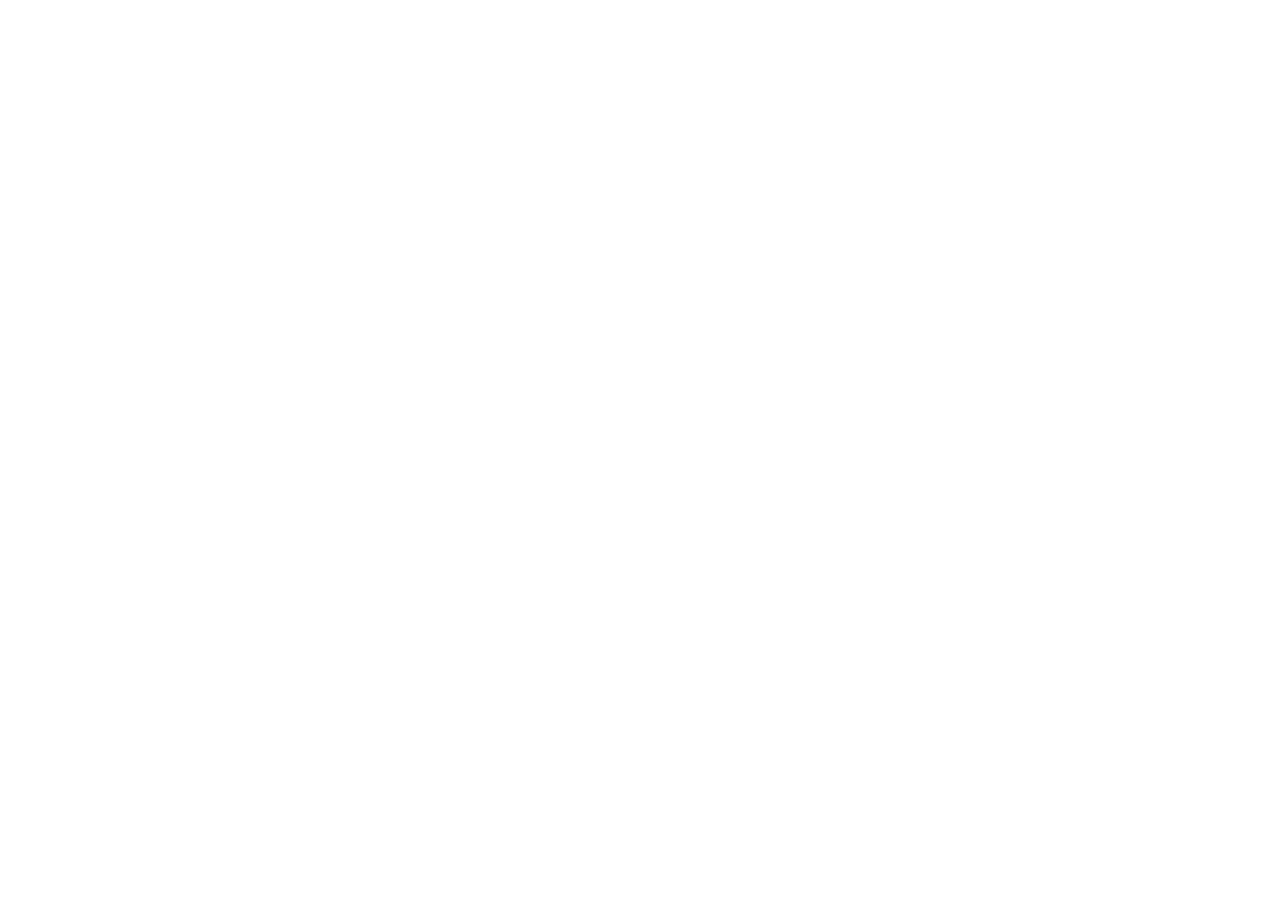
==== commit d47ac40c: "feat: alterando o index.html" ====
--- a/index.html
+++ b/index.html
@@ -20,11 +20,7 @@
     href="https://fonts.googleapis.com/css2?family=Open+Sans:ital,wght@0,300;0,400;0,500;0,600;0,700;0,800;1,300;1,400;1,500;1,600;1,700;1,800&family=Raleway:ital,wght@0,100;0,200;0,300;0,400;0,500;0,600;0,700;0,800;0,900;1,100;1,200;1,300;1,400;1,500;1,600;1,700;1,800;1,900&display=swap"
     rel="stylesheet">
 
-    <script>
-    if (typeof navigator.serviceWorker !== 'undefined') {
-      navigator.serviceWorker.register('sw.js')
-    }
-  </script>
+    
 
   <link rel="manifest" href="./manifest.json">
   <!-- Vendor CSS Files -->
@@ -864,6 +860,22 @@
   <!-- Main JS File -->
   <script src="assets/js/main.js"></script>
 
+  <script>
+    let newWorker;
+    if ('serviceWorker' in navigator) {
+      navigator.serviceWorker.register('/sw.js').then(reg => {
+        reg.addEventListener('updatefound', () => {
+          newWorker = reg.installing;
+        });
+      });
+      let refreshing;
+      navigator.serviceWorker.addEventListener('controllerchange', function () {
+        if (refreshing) return;
+        window.location.reload();
+        refreshing = true;
+      });
+    }
+  </script>
 
 </body>
 
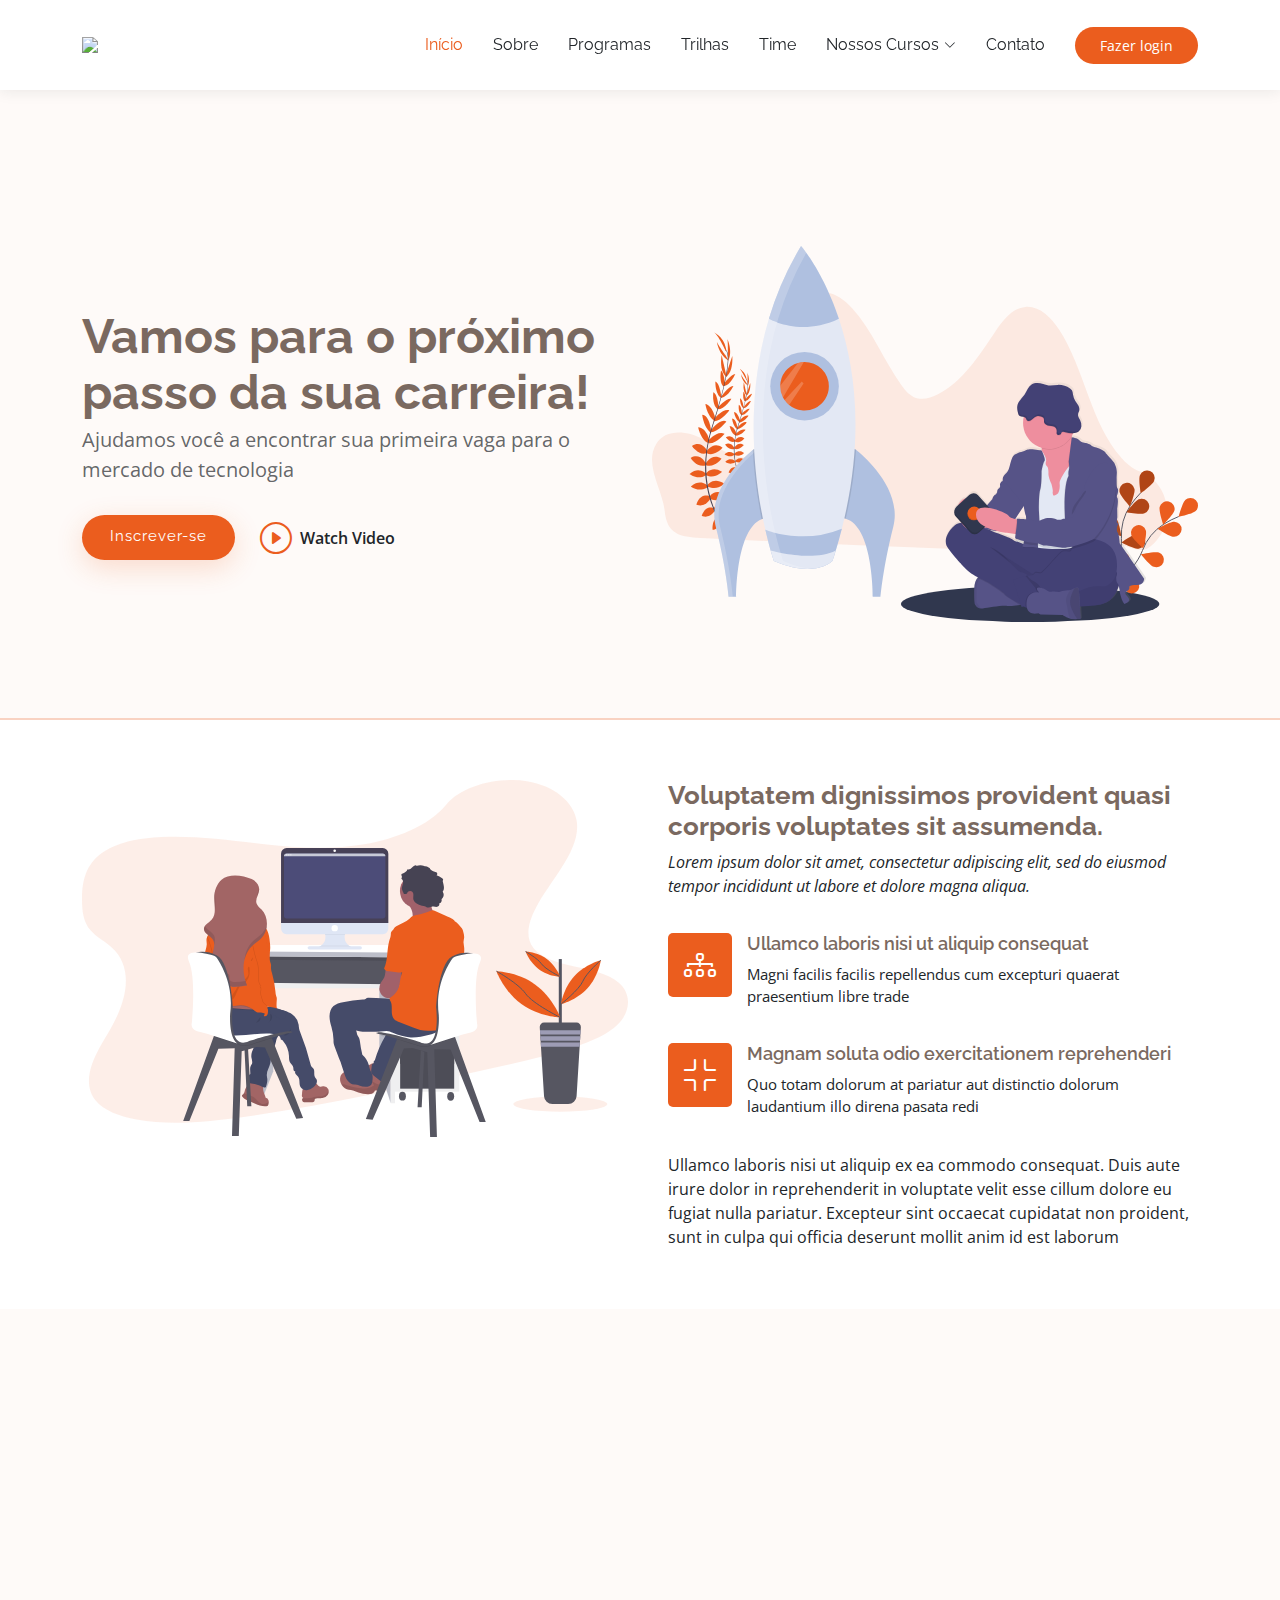
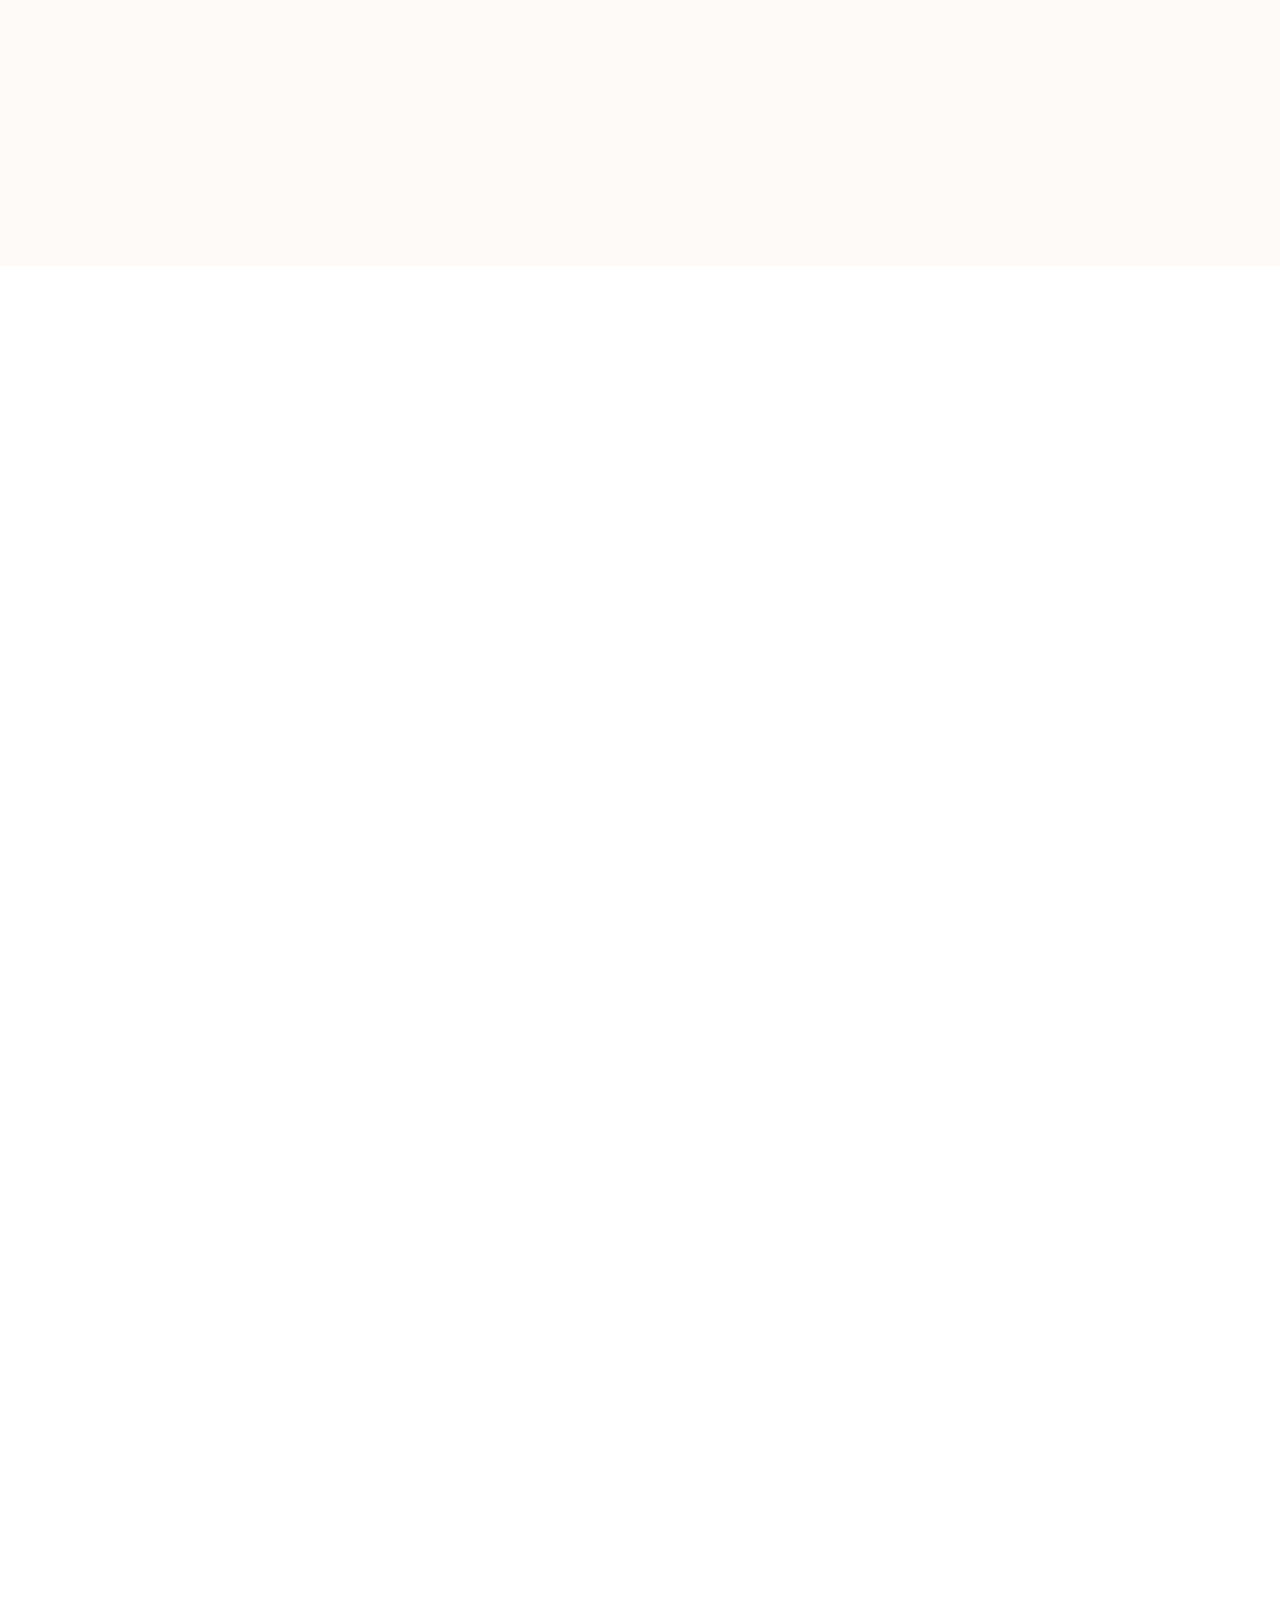
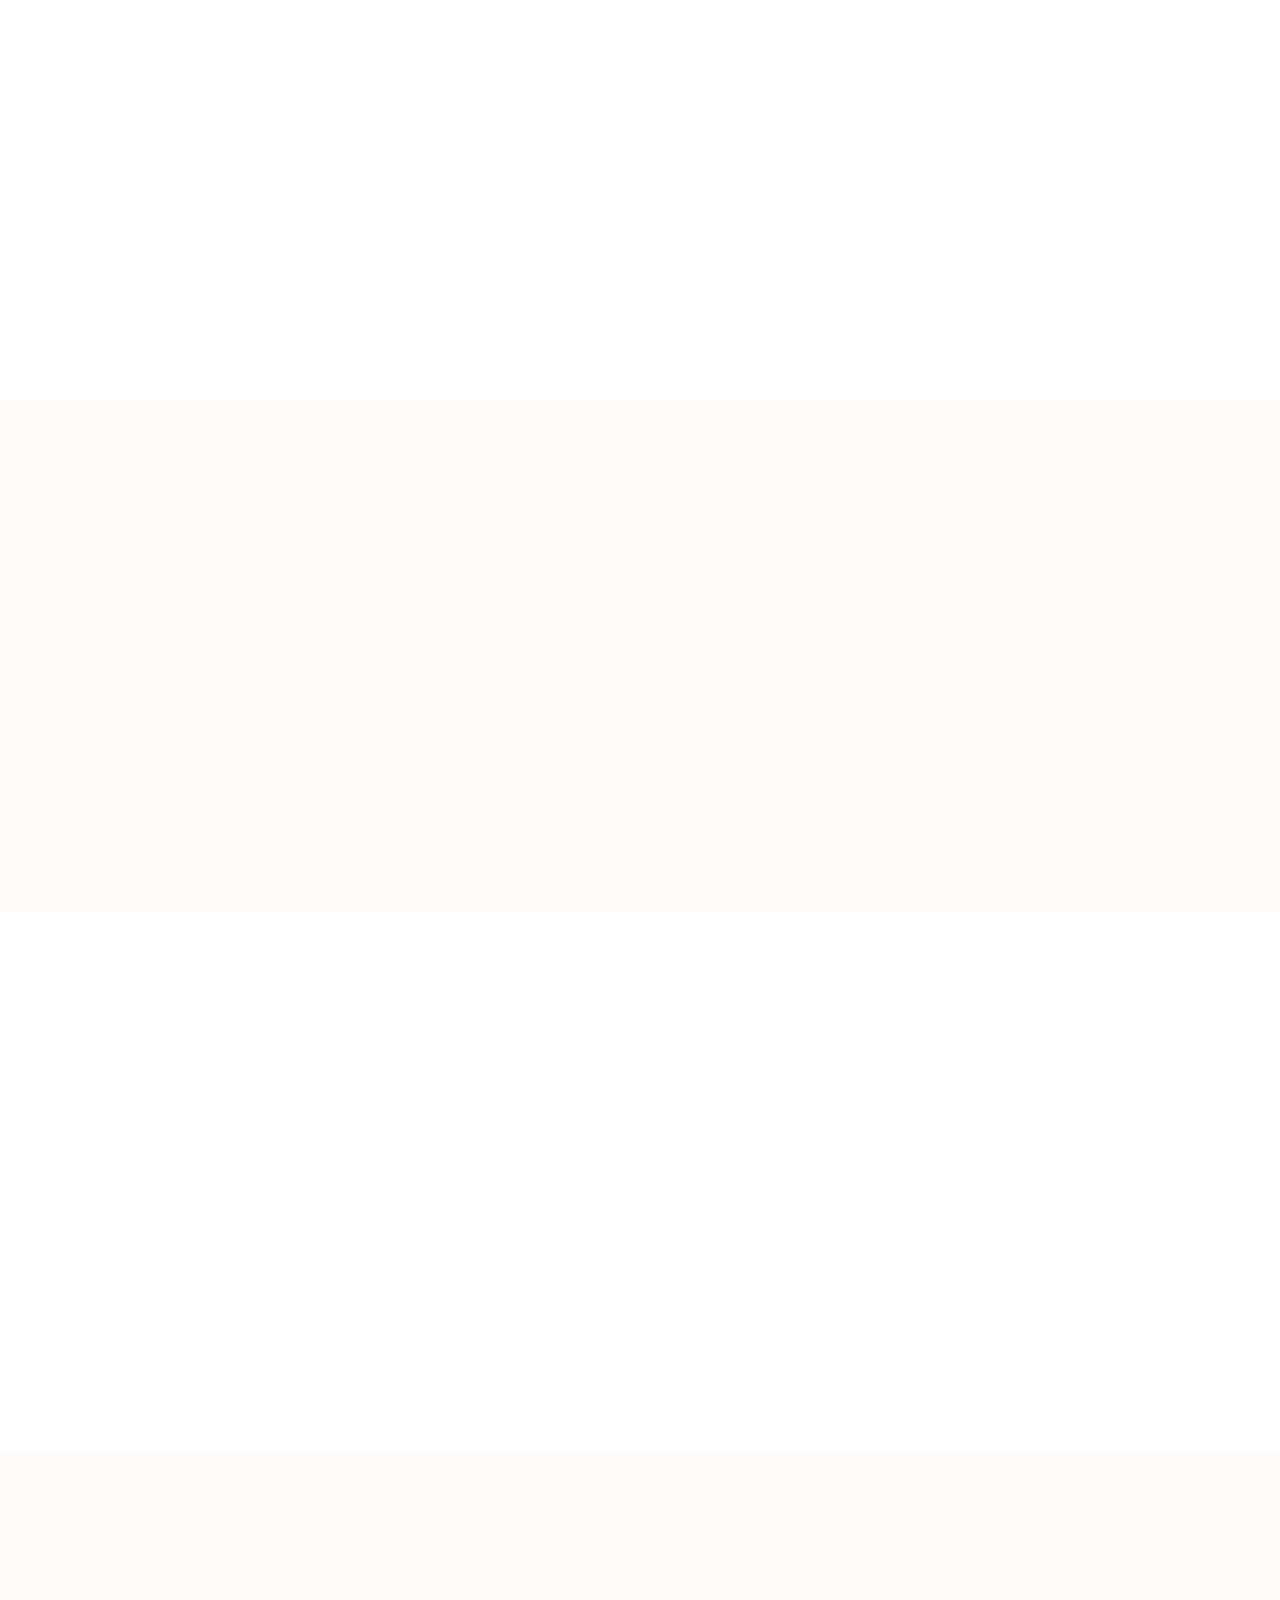
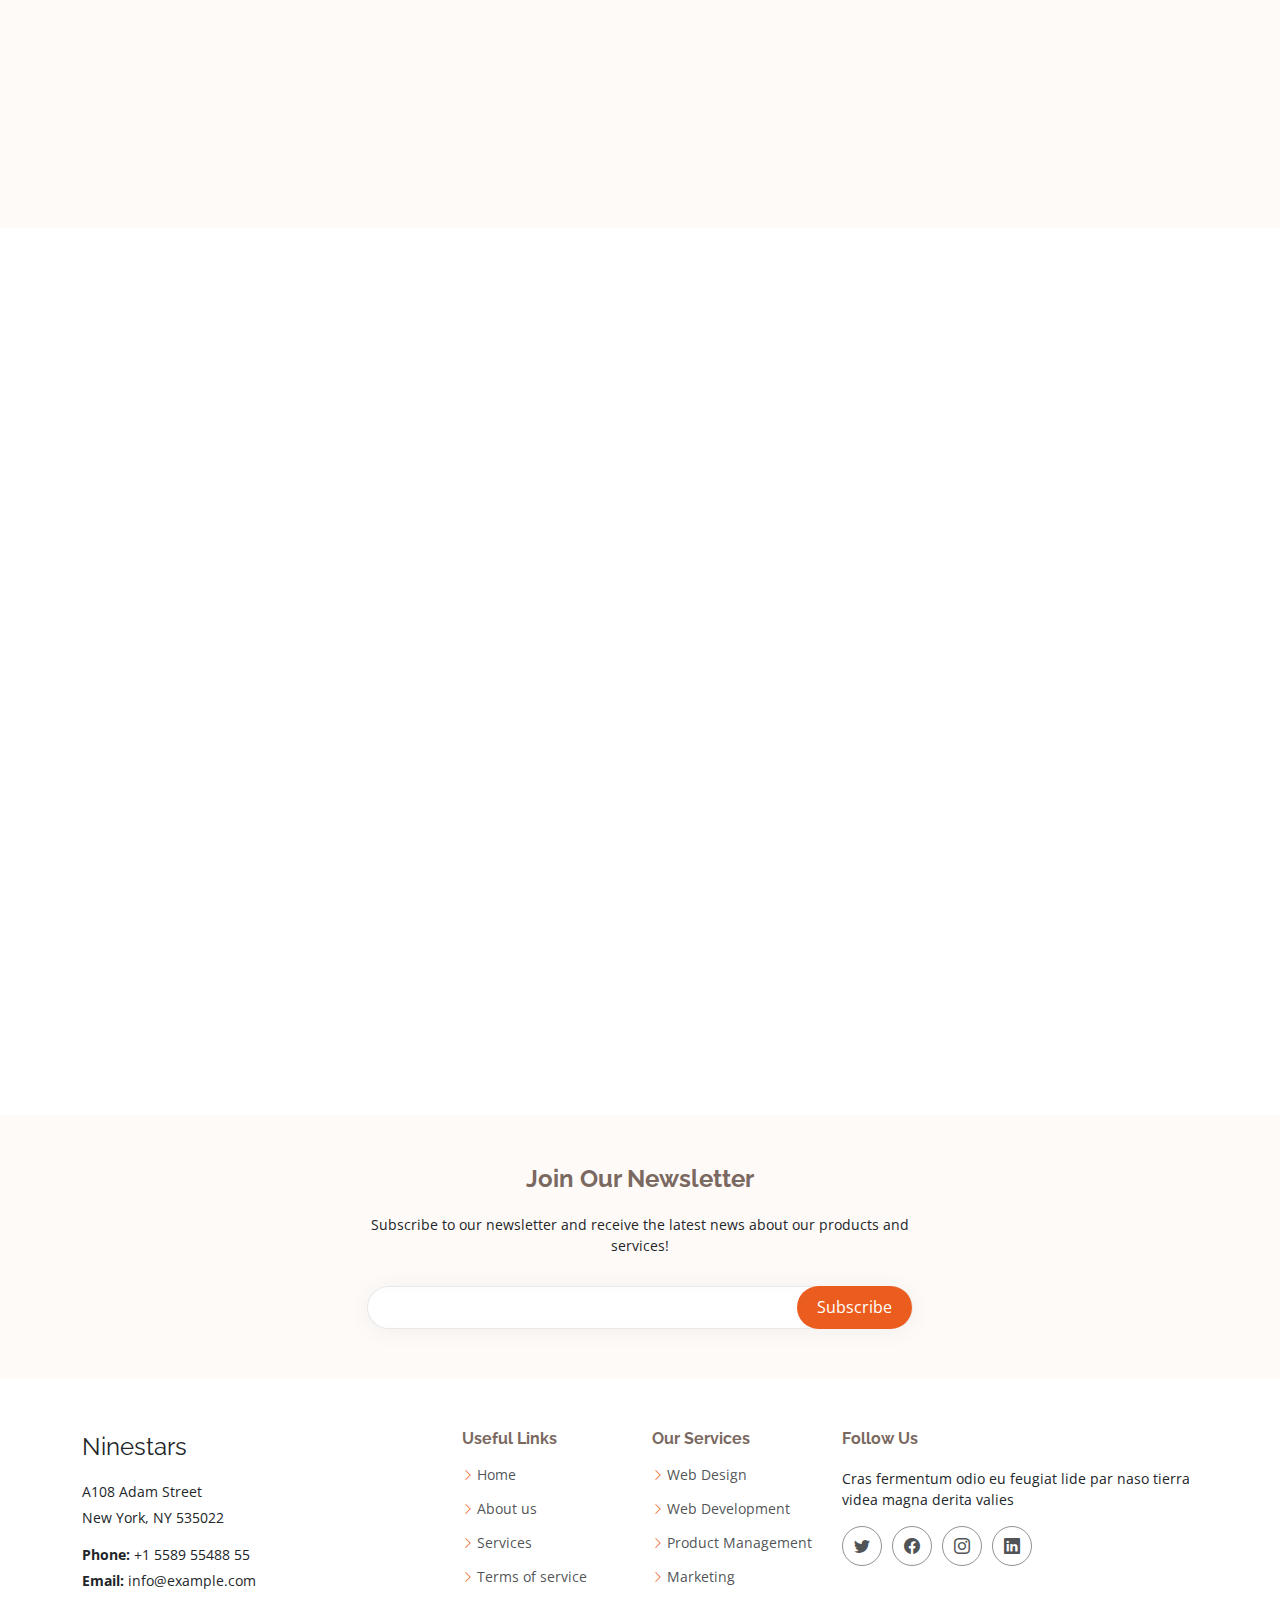
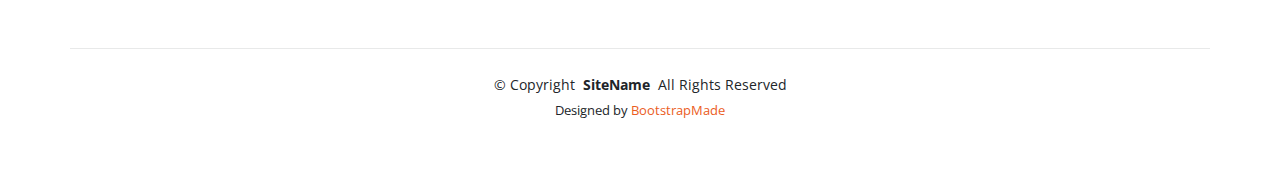
==== commit 22df367a: "alterando" ====
--- a/index.html
+++ b/index.html
@@ -860,22 +860,6 @@
   <!-- Main JS File -->
   <script src="assets/js/main.js"></script>
 
-  <script>
-    let newWorker;
-    if ('serviceWorker' in navigator) {
-      navigator.serviceWorker.register('/sw.js').then(reg => {
-        reg.addEventListener('updatefound', () => {
-          newWorker = reg.installing;
-        });
-      });
-      let refreshing;
-      navigator.serviceWorker.addEventListener('controllerchange', function () {
-        if (refreshing) return;
-        window.location.reload();
-        refreshing = true;
-      });
-    }
-  </script>
 
 </body>
 
